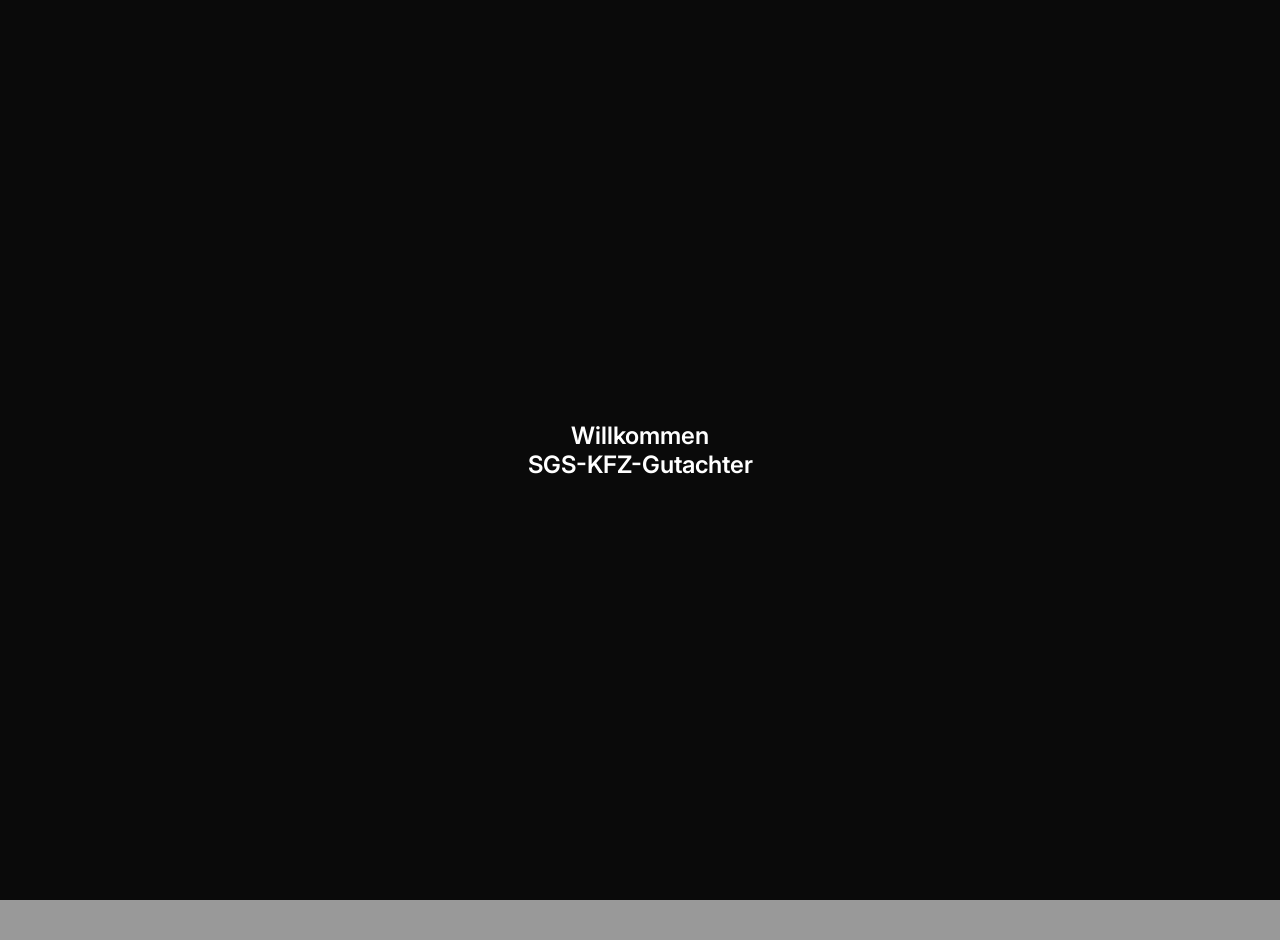
==== index.html @ db3d63bb "Update and rename Gutachter/index.html to index.html" ====
<html lang="de">

<head>
    <meta charset="utf-8" />
    <meta name="viewport" content="width=device-width, initial-scale=1" />
    <title>KFZ Gutachten – Premium</title>
    <link rel="preconnect" href="https://fonts.googleapis.com">
    <link rel="preconnect" href="https://fonts.gstatic.com" crossorigin>
    <link href="https://fonts.googleapis.com/css2?family=Inter:wght@300;400;500;600;700&display=swap" rel="stylesheet">
    <link rel="stylesheet" href="https://cdnjs.cloudflare.com/ajax/libs/font-awesome/6.5.0/css/all.min.css" />
    <Link rel="style.css" />
    <style>
        body {
            margin: 0;
            font-family: "Inter", sans-serif;
            background: #fff;
            color: #0a0a0a;
            overflow: hidden;
        }
        
        .intro {
            position: fixed;
            inset: 0;
            display: flex;
            flex-direction: column;
            justify-content: center;
            align-items: center;
            background: #0a0a0a;
            color: #fff;
            z-index: 9999;
            transition: opacity .8s ease, visibility .8s ease;
            font-size: 1.5rem;
            font-weight: 600;
            overflow: hidden;
        }
        
        .intro.is-hidden {
            opacity: 0;
            visibility: hidden
        }
        
        header {
            position: fixed;
            top: 0;
            width: 100%;
            /* background: #0a2342; */
            background: gray;
            display: flex;
            justify-content: flex-start;
            align-items: center;
            padding: 14px 20px;
            z-index: 1000;
            color: #fff;
            flex-wrap: wrap;
            overflow: hidden;
        }
        
        header .logo {
            font-weight: 700;
            font-size: 1.2rem;
            letter-spacing: 1px;
            margin-right: 40px;
        }
        
        header nav a {
            color: #fff;
            margin-left: 20px;
            text-decoration: none;
            font-weight: 500;
        }
        /* hier kann man den Hintergrund Mercedes ändern */
        
        .hero {
            min-height: 100vh;
            background: url('Hintergrund.jpeg') no-repeat center/cover;
            /* background: url('parallax-1.jpg') no-repeat center/cover; */
            display: flex;
            flex-direction: column;
            justify-content: center;
            align-items: flex-start;
            padding: 20px;
            color: #fff;
            background-blend-mode: multiply;
            background-color: rgba(0, 0, 0, 0.4);
        }
        
        .hero-image {
            width: 100%;
            height: auto;
        }
        
        .hero h1 {
            font-size: clamp(2rem, 5vw, 3rem);
            color: #969696;
            font-weight: 700;
            max-width: 600px;
        }
        
        .hero h2 {
            color: #8D323A;
        }
        
        .hero button {
            margin-top: 20px;
            background: #fff;
            color: #0a2342;
            border: none;
            padding: 14px 28px;
            font-size: 1rem;
            font-weight: 600;
            cursor: pointer;
            border-radius: 4px;
        }
        
        .hero button:hover {
            background: #e6e6e6;
        }
        
        .section {
            padding: 80px 20px;
            max-width: 1000px;
            margin: auto;
        }
        
        .popup {
            display: none;
            position: fixed;
            top: 50%;
            left: 50%;
            transform: translate(-50%, -50%);
            background: #fff;
            padding: 10px;
            border-radius: 8px;
            box-shadow: 0 4px 15px rgba(0, 0, 0, 0.2);
            z-index: 2000;
            text-align: left;
            width: 300px;
            height: 200px;
            border: 1px solid #ccc;
            overflow-y: auto;
            overflow-x: hidden;
        }
        
        .popup h3 {
            margin-top: 0;
        }
        
        .popup i {
            margin-right: 8px;
            color: #0a2342;
        }
        
        .popup button {
            margin-top: 10px;
            background: #0a2342;
            color: #fff;
            border: none;
            padding: 10px 20px;
            border-radius: 4px;
            cursor: pointer;
        }
        
        .mail-btn {
            background-color: #8B0000;
            /* Dunkelrot */
            color: white;
            padding: 12px 24px;
            border: none;
            border-radius: 8px;
            cursor: pointer;
            font-size: 16px;
            font-weight: bold;
        }
        
        .mail-btn:hover {
            background-color: #a80000;
            /* etwas heller beim Hover */
        }
        
        .social-btn {
            display: flex;
            align-items: center;
            margin-top: 8px;
            background: #f0f0f0;
            border: none;
            padding: 8px 14px;
            border-radius: 4px;
            cursor: pointer;
            font-weight: 500;
        }
        
        .social-btn i {
            font-size: 1.2rem;
        }
        
        @media (max-width:600px) {
            header nav a {
                margin-left: 10px;
            }
        }
    </style>
</head>

<body>
    <!-- In diesem Div Box ist das Willkommensintro  -->
    <div class="intro" id="intro">
        <div>Willkommen</div>
        <div>SGS-KFZ-Gutachter</div>
    </div>

    <!-- Hier ist die Reihe von der Blauen Anzeige -->
    <header>
        <div class="logo">KFZ-GUTACHTER</div>


        <nav>
            <a href="#" onclick="toggleUeberUnsPopup(event)"><i class="fas fa-user"></i> Über uns</a>
            <a href="#" onclick="toggleKontaktPopup(event)"><i class="fas fa-address-book"></i> Kontakt</a>
            <a href="#" onclick="toggleOefnungszeitenPopup(event)"><i class="fas fa-clock"></i> Öffnungszeiten</a>
            <a href="#" onclick="toggleImpressumPopup(event)"><i class="fas fa-book"></i> Impressum</a>
            <a href="#" onclick="toggleDatenschutzerklearungPopup(event)"><i class="fas fa-book"></i> Datenschutzerklärung </a>
        </nav>
    </header>


    <!-- Hier ist der Hauptbereich -->
    <section class="hero">
        <h1>Oktay Sengülsen</h1>
        <h2>KFZ-Sachverständiger</h2>
        <button onclick="window.location.href='tel:+49123456789'">Jetzt anrufen: +49 176 40388511</button>


        <!-- Neuer Standort-Button -->
        <button onclick="window.open('https://www.google.com/maps?q=Josef-Cornelius-Str.31 56070 Koblenz', '_blank')">📍 Standort: Koblenz</button>

    </section>


    <!-- Kategorien popup -->

    <div class="popup" id="ueberUnsPopup">
        <h3>Über uns</h3>
        <button class="social-btn" onclick="window.open('https://www.tiktok.com/@sgs.gutachter.koblenz','_blank')"><i class="fab fa-tiktok"></i> TikTok</button>
        <button class="social-btn" onclick="window.open('https://www.instagram.com/sgs_kfz_gutachter','_blank')"><i class="fab fa-instagram"></i> Instagram</button>
        <button onclick="toggleUeberUnsPopup()">Schließen</button>
    </div>

    <div class="popup" id="kontaktPopup">
        <h3>Kontakt</h3>
        <p><i class="fas fa-phone"></i> +49 176 40388511</p>
        <p><i class="fas fa-envelope"></i> info@sgs-gutachter.de</p>

        <!-- Button der dafür sorgt eine Email zu schreiben -->
        <button class="mail-btn" onclick="window.open(
        'https://mail.google.com/mail/?view=cm&fs=1&to=info@sgs-gutachter.de&su=Betreff&body=Hallo...',
          '_blank'
        )">
         Mit Gmail schreiben
        </button>

        <button onclick="toggleKontaktPopup()">Schließen</button>
    </div>

    <div class="popup" id="OefnungszeitenPopup">
        <h3>Öffnungszeiten</h3>
        <p> Montag: <strong> 08:00 - 18:00 </strong> </p>
        <P>Dienstag: <strong> 08:00 - 18:00 </strong> </P>
        <p>Mittwoch: <strong> 08:00 - 18:00 </strong> </p>
        <p>Donnerstag: <strong> 08:00 - 18:00 </strong> </p>
        <p>Freitag: <strong> 08:00 - 18:00 </strong> </p>
        <p>Samstag: <strong> 08:00 - 16:00 </strong> </p>
        <p>Sonntag: <strong> Geschlossen </strong></p>
        <button onclick="toggleOefnungszeitenPopup()">Schließen</button>
    </div>


    <div class="popup" id="ImpressumPopup">
        <h3>Impressum</h3>
        <h2>Angaben gemäß § 5 TMG</h2>
        <p><strong><u>SGS Kfz- KfZ-Sachverständiger Koblenz</u></strong></p>
        <p>Oktay Sengülsen</p>
        <p>Arenberger Str. 71, 56077 Kobkenz</p>

        <h4><strong><u>Kontakt:</u></strong></h4>
        <p>Telefon: 0176 40388511</p>
        <p>E-Mail: info@sgs-gutachter.de</p>

        <h4><strong><u>Vertreten durch:</u></strong></h4>
        <p>Oktay Sengülsen</p>

        <h4><strong><u>Berufsbezeichung</u></strong></h4>
        <p>KFZ-Sachverständiger</p>
        <button onclick="toggleImpressumPopup()">Schließen</button>
    </div>

    <div class="popup" id="DatenschutzerklearungPopup">
        <h3>Datenschutzerklärung</h3>
        <h4><strong><U>1. Verantwortlicher</U></strong></h4>
        <p>SGS Kfz-Sachverständiger Koblenz</p>
        <p>Oktay Sengülsen</p>
        <p>Arenberger Str. 71, 56077 Kobkenz</p>
        <p>Telefon: 0176 40388511</p>
        <p>E-Mail: info@sgs-gutachter.de</p>

        <h4><strong><u>2. Erhebung und Speicherung personenbezogener Daten</u></strong></h4>
        <p>Wir verarbeiten personenbezogene Daten (z.b Name,Telefonnumer,E-Mail-Adresse),die Sie uns freiwillig mitteilen etwa per Telefon oder E-Mail.</p>

        <h3><strong><u>3. Zwecke der Datenverarbeitung</u></strong></h3>
        <p>- zur Kontaktaufnahme und Terminvereinbarung</p>
        <p>- zur Erstellung von Kfz-Gutachten</p>
        <p>zur Rechnungsstellung und Abwicklung von Aufträgen</p>

        <h3><strong><u>4. Rechtsgrundlage</u></strong></h3>
        <p>Die Verarbeitung erfolgt auf Grundlage von Art.6 Abs. 1 lit. b DSGVO (Vertragserfüllung) und Art. 6 Abs. 1 lit. f DSGVO (berechtigtes Interersse).</p>

        <h3><strong><u>5. Weitergabe von Daten</u></strong></h3>
        <p>Ihre Daten werden nicht an Dritte weitergegeben, außer: </p>
        <p>- an Versicherungen / Rechtsanwälte im Rahmen des Gutachtens</p>
        <p>- an Dienstleister (z.b Webhosting) </p>

        <h3><strong><u>6. Nutzung von Google Maps / Social Media</u></strong></h3>
        <p>Unsere Website kann Dienste wie Google Maps oder Links zu Tiktok / Instagram enthalten. Bei Nutzung werden Daten (z.b IP-Adresse) an diese Anbieter übertragen. Die Datenschutzrichtlinien der Anbieter gelten zusätzlich</p>

        <h3><strong><u>7. Cookies</u></strong></h3>
        <p>Unsere Website verwendet ggf. Cookies, um die Nutzung zu verbessern. Sie können Cookies in ihrem Browser deaktivieren</p>

        <h3><strong><u>8. Speicherdauer</u></strong></h3>
        <p>Wir speichern personenbezogene Daten nur so lange, wie es für die Bearbeitung und gesetzliche Aufbewahrungsfristen erforderlich ist.</p>

        <h3><strong><u>9. Rechte der Betroffenen</u></strong></h3>
        <p>Sie haben das Recht auf:</p>
        <p>- Auskunft (Art. 15 DSGVO)</p>
        <p>- Berichtigung (Art 16 DSGVO)</p>
        <p>- Löschung (Art. 17 DSGVO)</p>
        <p>- Einschränlung der Verarbeitung (Art. 18 DSGVO)</p>
        <p>- Datenübertragungen (Art. 20 DSGVO)</p>
        <p>- Widerspruch (Art. 21 DSGVO)</p>

        <h3><strong><u>10. Beschwerderecht</u></strong></h3>
        <p>Sie können sich bei der zuständigen Datenschutzbehörde beschwären:</p>
        <p>Landesbeauftragte für den Datenschutz und die Informationsfreiheit Rheinland-Pfalz Hintere Bleiche 34 55116 Mainz</p>



        <button onclick="toggleDatenschutzerklearungPopup()">Schließen</button>
    </div>



    <script>
        setTimeout(() => document.getElementById('intro').classList.add('is-hidden'), 2000);

        function toggleKontaktPopup(e) {
            if (e) e.preventDefault();
            const popup = document.getElementById('kontaktPopup');
            popup.style.display = popup.style.display === 'block' ? 'none' : 'block';
        }

        function toggleUeberUnsPopup(e) {
            if (e) e.preventDefault();
            const popup = document.getElementById('ueberUnsPopup');
            popup.style.display = popup.style.display === 'block' ? 'none' : 'block';
        }

        function toggleOefnungszeitenPopup(e) {
            if (e) e.preventDefault();
            const popup = document.getElementById('OefnungszeitenPopup');
            popup.style.display = popup.style.display === 'block' ? 'none' : 'block';
        }

        function toggleImpressumPopup(e) {
            if (e) e.preventDefault();
            const popup = document.getElementById('ImpressumPopup');
            popup.style.display = popup.style.display === 'block' ? 'none' : 'block';
        }

        function toggleDatenschutzerklearungPopup(e) {
            if (e) e.preventDefault();
            const popup = document.getElementById('DatenschutzerklearungPopup');
            popup.style.display = popup.style.display === 'block' ? 'none' : 'block';
        }
    </script>
</body>

</html>
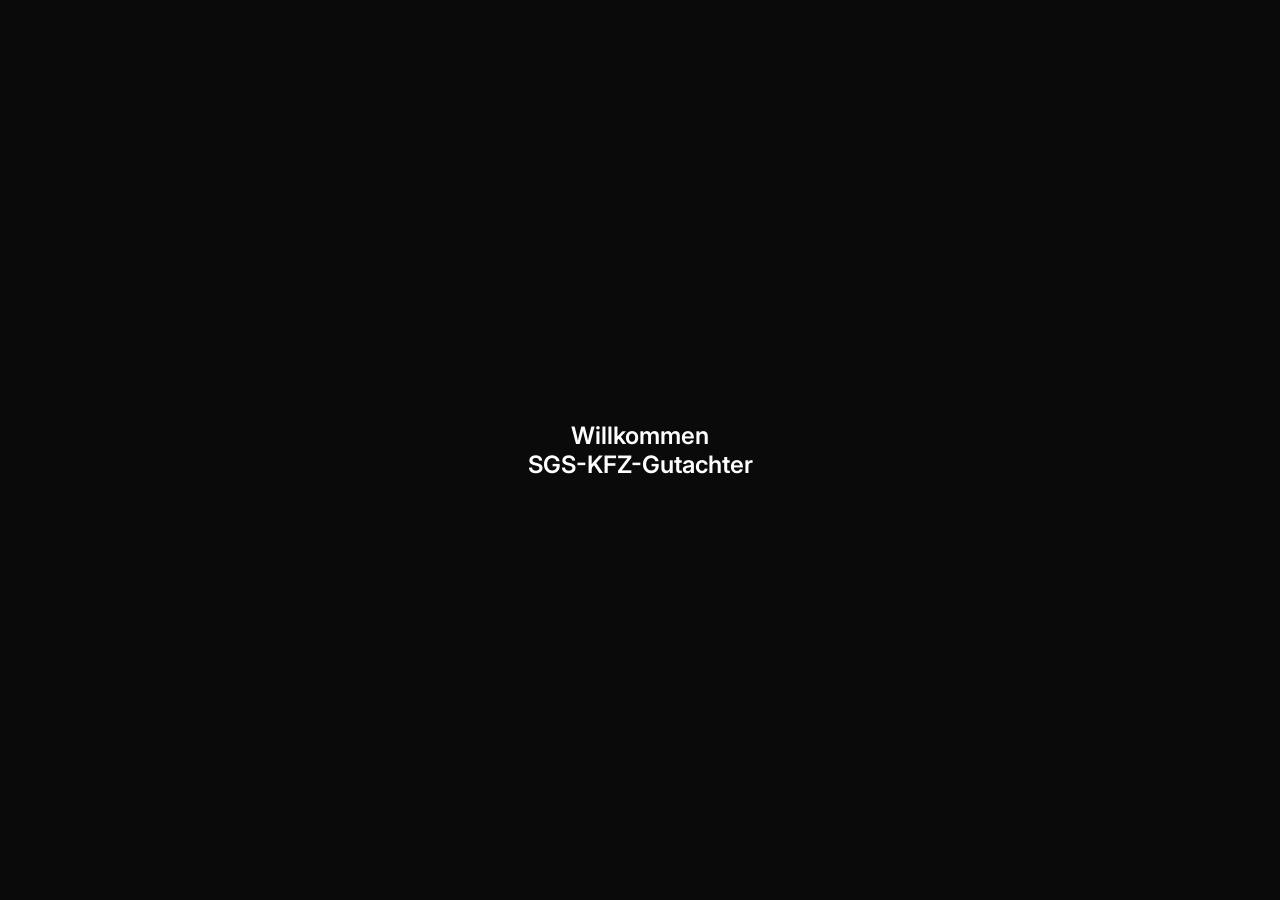
==== commit c132e4f1: "Update and rename index.Gutachter.html to index.html" ====
--- a/index.html
+++ b/index.html
@@ -3,19 +3,20 @@
 <head>
     <meta charset="utf-8" />
     <meta name="viewport" content="width=device-width, initial-scale=1" />
-    <title>KFZ Gutachten – Premium</title>
+    <title>KFZ Gutachten Test</title>
     <link rel="preconnect" href="https://fonts.googleapis.com">
     <link rel="preconnect" href="https://fonts.gstatic.com" crossorigin>
     <link href="https://fonts.googleapis.com/css2?family=Inter:wght@300;400;500;600;700&display=swap" rel="stylesheet">
     <link rel="stylesheet" href="https://cdnjs.cloudflare.com/ajax/libs/font-awesome/6.5.0/css/all.min.css" />
     <Link rel="style.css" />
+    <!-- <Link rel="stylesheet" href="index.Gutachter.style.css" /> -->
     <style>
         body {
             margin: 0;
             font-family: "Inter", sans-serif;
             background: #fff;
             color: #0a0a0a;
-            overflow: hidden;
+            overflow-x: hidden;
         }
         
         .intro {
@@ -36,52 +37,60 @@
         
         .intro.is-hidden {
             opacity: 0;
-            visibility: hidden
+            visibility: hidden;
         }
         
         header {
             position: fixed;
             top: 0;
             width: 100%;
-            /* background: #0a2342; */
             background: gray;
             display: flex;
-            justify-content: flex-start;
-            align-items: center;
+            flex-direction: column;
+            align-items: flex-start;
             padding: 14px 20px;
             z-index: 1000;
             color: #fff;
-            flex-wrap: wrap;
-            overflow: hidden;
+            box-sizing: border-box;
         }
         
         header .logo {
             font-weight: 700;
             font-size: 1.2rem;
             letter-spacing: 1px;
-            margin-right: 40px;
+            margin-bottom: 10px;
+        }
+        
+        header nav {
+            display: flex;
+            flex-wrap: wrap;
+            gap: 10px;
+            width: 100%;
         }
         
         header nav a {
             color: #fff;
-            margin-left: 20px;
             text-decoration: none;
             font-weight: 500;
-        }
-        /* hier kann man den Hintergrund Mercedes ändern */
+            background: rgba(255, 255, 255, 0.12);
+            padding: 8px 12px;
+            border-radius: 8px;
+            margin-left: 0;
+            font-size: 0.95rem;
+        }
         
         .hero {
             min-height: 100vh;
             background: url('Hintergrund.jpeg') no-repeat center/cover;
-            /* background: url('parallax-1.jpg') no-repeat center/cover; */
             display: flex;
             flex-direction: column;
             justify-content: center;
             align-items: flex-start;
-            padding: 20px;
+            padding: 160px 20px 20px;
             color: #fff;
             background-blend-mode: multiply;
             background-color: rgba(0, 0, 0, 0.4);
+            box-sizing: border-box;
         }
         
         .hero-image {
@@ -114,12 +123,6 @@
         
         .hero button:hover {
             background: #e6e6e6;
-        }
-        
-        .section {
-            padding: 80px 20px;
-            max-width: 1000px;
-            margin: auto;
         }
         
         .popup {
@@ -162,7 +165,6 @@
         
         .mail-btn {
             background-color: #8B0000;
-            /* Dunkelrot */
             color: white;
             padding: 12px 24px;
             border: none;
@@ -174,7 +176,6 @@
         
         .mail-btn:hover {
             background-color: #a80000;
-            /* etwas heller beim Hover */
         }
         
         .social-btn {
@@ -193,9 +194,23 @@
             font-size: 1.2rem;
         }
         
-        @media (max-width:600px) {
+        @media (max-width: 600px) {
+            header {
+                padding: 12px 14px;
+            }
+            header .logo {
+                font-size: 1.6rem;
+                margin-bottom: 12px;
+            }
+            header nav {
+                gap: 8px;
+            }
             header nav a {
-                margin-left: 10px;
+                font-size: 0.9rem;
+                padding: 7px 10px;
+            }
+            .hero {
+                padding-top: 170px;
             }
         }
     </style>
@@ -383,4 +398,3 @@
 </body>
 
 </html>
-
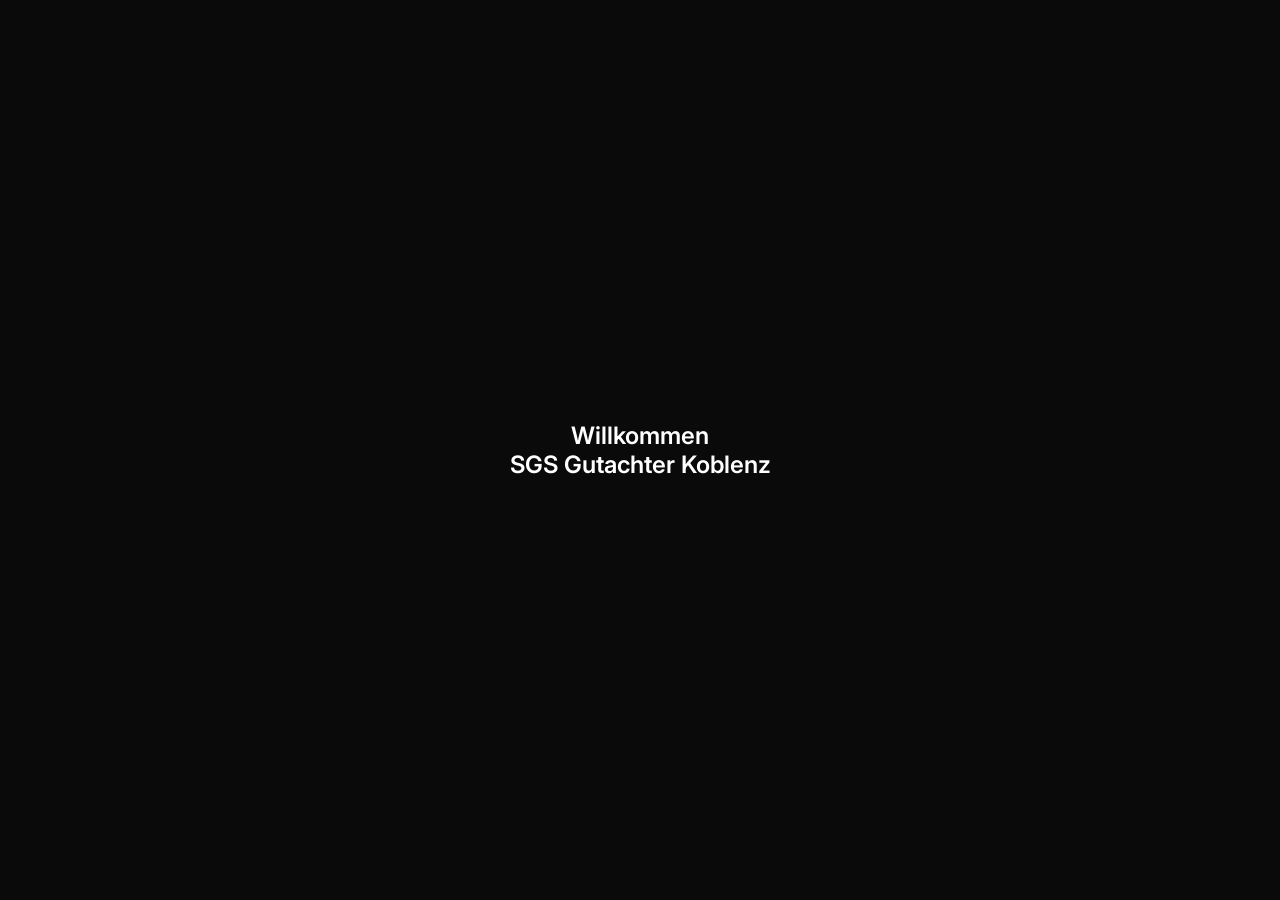
==== commit b5f71160: "Update and rename index.Gutachter.html to index.html" ====
--- a/index.html
+++ b/index.html
@@ -3,7 +3,8 @@
 <head>
     <meta charset="utf-8" />
     <meta name="viewport" content="width=device-width, initial-scale=1" />
-    <title>KFZ Gutachten Test</title>
+    <meta name="description" content="KFZ Gutachter in Koblenz - SGS Kfz-Sachverständiger Oktay Sengülsen. Schnelle Unfallgutachten und professionelle Fahrzeugbewertung" />
+    <title>SGS Gutachter Koblenz - SGS Sachverständiger</title>
     <link rel="preconnect" href="https://fonts.googleapis.com">
     <link rel="preconnect" href="https://fonts.gstatic.com" crossorigin>
     <link href="https://fonts.googleapis.com/css2?family=Inter:wght@300;400;500;600;700&display=swap" rel="stylesheet">
@@ -220,12 +221,12 @@
     <!-- In diesem Div Box ist das Willkommensintro  -->
     <div class="intro" id="intro">
         <div>Willkommen</div>
-        <div>SGS-KFZ-Gutachter</div>
+        <div>SGS Gutachter Koblenz</div>
     </div>
 
     <!-- Hier ist die Reihe von der Blauen Anzeige -->
     <header>
-        <div class="logo">KFZ-GUTACHTER</div>
+        <div class="logo">SGS GUTACHTER Koblenz</div>
 
 
         <nav>
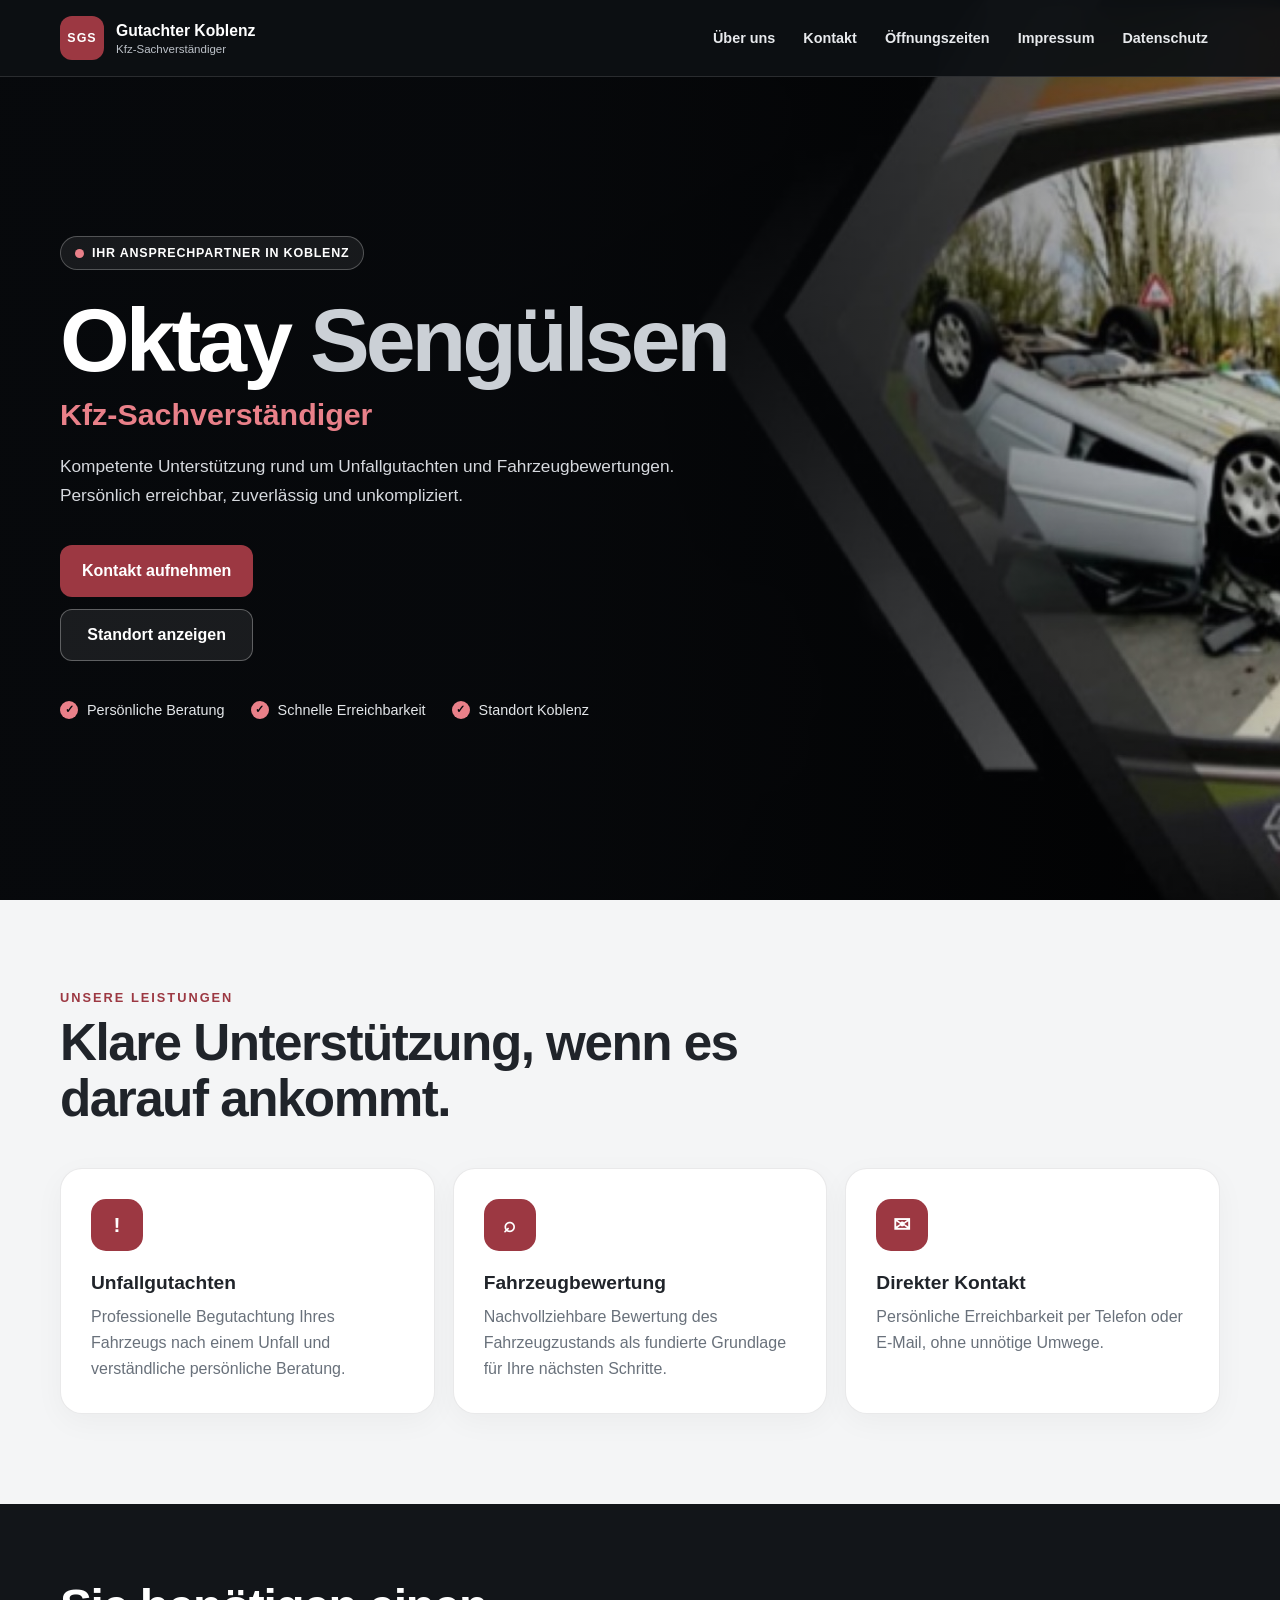
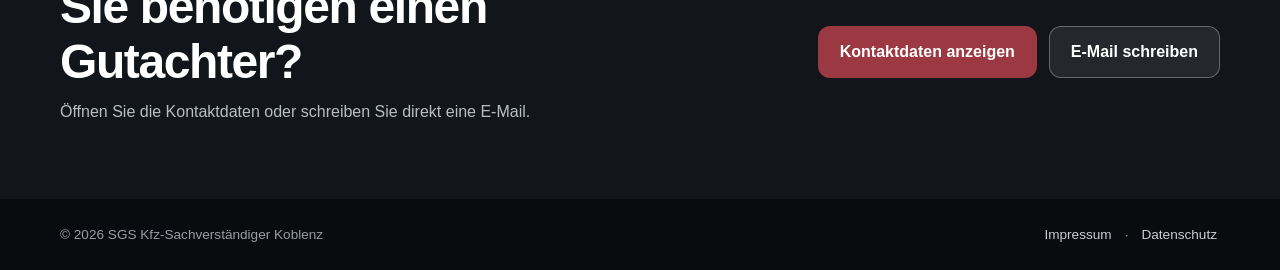
==== commit 32b906d7: "Rename index.Gutachter.html to index.html" ====
--- a/index.html
+++ b/index.html
@@ -1,401 +1,1516 @@
+<!DOCTYPE html>
 <html lang="de">
 
 <head>
-    <meta charset="utf-8" />
-    <meta name="viewport" content="width=device-width, initial-scale=1" />
-    <meta name="description" content="KFZ Gutachter in Koblenz - SGS Kfz-Sachverständiger Oktay Sengülsen. Schnelle Unfallgutachten und professionelle Fahrzeugbewertung" />
-    <title>SGS Gutachter Koblenz - SGS Sachverständiger</title>
-    <link rel="preconnect" href="https://fonts.googleapis.com">
-    <link rel="preconnect" href="https://fonts.gstatic.com" crossorigin>
-    <link href="https://fonts.googleapis.com/css2?family=Inter:wght@300;400;500;600;700&display=swap" rel="stylesheet">
-    <link rel="stylesheet" href="https://cdnjs.cloudflare.com/ajax/libs/font-awesome/6.5.0/css/all.min.css" />
-    <Link rel="style.css" />
-    <!-- <Link rel="stylesheet" href="index.Gutachter.style.css" /> -->
+    <meta charset="UTF-8">
+
+    <meta name="viewport" content="width=device-width, initial-scale=1.0">
+
+    <meta name="description" content="SGS Kfz-Sachverständiger in Koblenz – Unfallgutachten, Fahrzeugbewertung und persönliche Beratung.">
+
+    <title>SGS Gutachter Koblenz</title>
+
     <style>
+         :root {
+            --rot: #9c3842;
+            --rot-dunkel: #72272e;
+            --rot-hell: #e98089;
+            --schwarz: #090b0e;
+            --dunkel: #121519;
+            --text: #20242a;
+            --grau: #69717b;
+            --hellgrau: #f4f5f6;
+            --weiss: #ffffff;
+            --schatten: 0 24px 70px rgba(0, 0, 0, 0.25);
+        }
+        
+        * {
+            box-sizing: border-box;
+        }
+        
+        html {
+            scroll-behavior: smooth;
+        }
+        
         body {
             margin: 0;
-            font-family: "Inter", sans-serif;
-            background: #fff;
-            color: #0a0a0a;
+            min-width: 320px;
             overflow-x: hidden;
-        }
+            font-family: Arial, Helvetica, sans-serif;
+            color: var(--text);
+            background: var(--weiss);
+        }
+        
+        body.popup-offen {
+            overflow: hidden;
+        }
+        
+        button {
+            font: inherit;
+            cursor: pointer;
+        }
+        /* =====================================
+           WILLKOMMENSANZEIGE
+        ===================================== */
         
         .intro {
             position: fixed;
             inset: 0;
-            display: flex;
-            flex-direction: column;
+            z-index: 9999;
+            display: flex;
+            align-items: center;
             justify-content: center;
-            align-items: center;
-            background: #0a0a0a;
-            color: #fff;
-            z-index: 9999;
-            transition: opacity .8s ease, visibility .8s ease;
-            font-size: 1.5rem;
-            font-weight: 600;
-            overflow: hidden;
-        }
-        
-        .intro.is-hidden {
-            opacity: 0;
-            visibility: hidden;
-        }
+            color: var(--weiss);
+            background: var(--schwarz);
+            animation: introAusblenden 0.7s ease 1.7s forwards, introEntfernen 0s linear 2.4s forwards;
+        }
+        
+        .intro-inhalt {
+            padding: 25px;
+            text-align: center;
+            animation: introInhalt 0.7s ease;
+        }
+        
+        .intro-logo {
+            width: 82px;
+            height: 82px;
+            margin: 0 auto 22px;
+            display: flex;
+            align-items: center;
+            justify-content: center;
+            border: 2px solid rgba(255, 255, 255, 0.4);
+            border-radius: 50%;
+            font-weight: 800;
+            letter-spacing: 2px;
+        }
+        
+        .intro h2 {
+            margin: 0;
+            font-size: clamp(2rem, 6vw, 2.8rem);
+        }
+        
+        .intro p {
+            margin: 10px 0 0;
+            color: #bbc0c7;
+        }
+        
+        @keyframes introInhalt {
+            from {
+                opacity: 0;
+                transform: translateY(18px);
+            }
+            to {
+                opacity: 1;
+                transform: translateY(0);
+            }
+        }
+        
+        @keyframes introAusblenden {
+            to {
+                opacity: 0;
+                visibility: hidden;
+            }
+        }
+        
+        @keyframes introEntfernen {
+            to {
+                display: none;
+                pointer-events: none;
+            }
+        }
+        /* =====================================
+           NAVIGATION
+        ===================================== */
         
         header {
             position: fixed;
             top: 0;
+            left: 0;
+            z-index: 1000;
             width: 100%;
-            background: gray;
+            border-bottom: 1px solid rgba(255, 255, 255, 0.12);
+            background: rgba(13, 16, 20, 0.94);
+            backdrop-filter: blur(14px);
+        }
+        
+        .navigation {
+            position: relative;
+            width: min(1160px, calc(100% - 40px));
+            min-height: 76px;
+            margin: 0 auto;
+            display: flex;
+            align-items: center;
+            justify-content: space-between;
+            gap: 25px;
+        }
+        
+        .logo {
+            display: flex;
+            align-items: center;
+            gap: 12px;
+            border: 0;
+            padding: 0;
+            color: var(--weiss);
+            background: transparent;
+            text-align: left;
+        }
+        
+        .logo-symbol {
+            width: 44px;
+            height: 44px;
+            display: flex;
+            align-items: center;
+            justify-content: center;
+            flex-shrink: 0;
+            border-radius: 12px;
+            color: var(--weiss);
+            background: var(--rot);
+            font-size: 0.78rem;
+            font-weight: 800;
+            letter-spacing: 1px;
+        }
+        
+        .logo-text {
+            color: var(--weiss);
+        }
+        
+        .logo-text strong {
+            display: block;
+            color: var(--weiss);
+            font-size: 0.98rem;
+            font-weight: 700;
+        }
+        
+        .logo-text small {
+            display: block;
+            margin-top: 3px;
+            color: #bdc2c9;
+            font-size: 0.72rem;
+        }
+        
+        nav {
+            display: flex;
+            align-items: center;
+            gap: 4px;
+        }
+        
+        nav button {
+            min-height: 42px;
+            padding: 0 12px;
+            border: 0;
+            border-radius: 9px;
+            color: #e7e9ec;
+            background: transparent;
+            font-size: 0.9rem;
+            font-weight: 600;
+        }
+        
+        nav button:hover,
+        nav button:focus-visible {
+            color: var(--weiss);
+            background: rgba(255, 255, 255, 0.1);
+            outline: none;
+        }
+        
+        .menue-button {
+            display: none;
+            width: 44px;
+            height: 44px;
+            align-items: center;
+            justify-content: center;
+            border: 1px solid rgba(255, 255, 255, 0.15);
+            border-radius: 11px;
+            color: var(--weiss);
+            background: rgba(255, 255, 255, 0.08);
+            font-size: 1.4rem;
+        }
+        /* =====================================
+           STARTBEREICH
+        ===================================== */
+        
+        .hero {
+            position: relative;
+            min-height: 100vh;
+            display: flex;
+            align-items: center;
+            color: var(--weiss);
+            background: linear-gradient( 90deg, rgba(7, 9, 12, 0.98) 0%, rgba(7, 9, 12, 0.91) 38%, rgba(7, 9, 12, 0.55) 67%, rgba(7, 9, 12, 0.18) 100%), url("Hintergrund.jpeg") center / cover no-repeat;
+        }
+        
+        .hero-inhalt {
+            position: relative;
+            z-index: 2;
+            width: min(1160px, calc(100% - 40px));
+            margin: 0 auto;
+            padding: 140px 0 85px;
+        }
+        
+        .standort-hinweis {
+            display: inline-flex;
+            align-items: center;
+            gap: 8px;
+            padding: 9px 14px;
+            border: 1px solid rgba(255, 255, 255, 0.25);
+            border-radius: 999px;
+            background: rgba(255, 255, 255, 0.07);
+            font-size: 0.78rem;
+            font-weight: 700;
+            letter-spacing: 0.8px;
+            text-transform: uppercase;
+        }
+        
+        .standort-punkt {
+            width: 9px;
+            height: 9px;
+            display: inline-block;
+            border-radius: 50%;
+            background: var(--rot-hell);
+        }
+        
+        .hero h1 {
+            max-width: 850px;
+            margin: 27px 0 12px;
+            color: var(--weiss);
+            font-size: clamp(3.1rem, 7vw, 6rem);
+            line-height: 0.98;
+            letter-spacing: -4px;
+        }
+        
+        .hero h1 span {
+            color: #cbd0d6;
+        }
+        
+        .hero h2 {
+            margin: 0 0 20px;
+            color: var(--rot-hell);
+            font-size: clamp(1.35rem, 2.5vw, 1.9rem);
+        }
+        
+        .hero-beschreibung {
+            max-width: 640px;
+            margin: 0;
+            color: #d6d9de;
+            font-size: 1.08rem;
+            line-height: 1.7;
+        }
+        
+        .hero-buttons {
+            width: fit-content;
             display: flex;
             flex-direction: column;
-            align-items: flex-start;
-            padding: 14px 20px;
-            z-index: 1000;
-            color: #fff;
-            box-sizing: border-box;
-        }
-        
-        header .logo {
+            align-items: stretch;
+            gap: 12px;
+            margin-top: 34px;
+        }
+        
+        .button {
+            min-height: 52px;
+            padding: 0 21px;
+            display: inline-flex;
+            align-items: center;
+            justify-content: center;
+            gap: 10px;
+            border: 1px solid transparent;
+            border-radius: 12px;
+            text-decoration: none;
             font-weight: 700;
+            transition: transform 0.2s ease, background 0.2s ease;
+        }
+        
+        .button:hover {
+            transform: translateY(-2px);
+        }
+        
+        .button-rot {
+            color: var(--weiss);
+            background: var(--rot);
+        }
+        
+        .button-rot:hover {
+            background: var(--rot-dunkel);
+        }
+        
+        .button-transparent {
+            color: var(--weiss);
+            border-color: rgba(255, 255, 255, 0.3);
+            background: rgba(255, 255, 255, 0.08);
+        }
+        
+        .button-transparent:hover {
+            background: rgba(255, 255, 255, 0.16);
+        }
+        
+        .vorteile {
+            display: flex;
+            flex-wrap: wrap;
+            gap: 16px 26px;
+            margin-top: 40px;
+            color: #e3e6e9;
+            font-size: 0.9rem;
+        }
+        
+        .vorteile>span {
+            display: inline-flex;
+            align-items: center;
+            gap: 9px;
+        }
+        
+        .haken {
+            width: 18px;
+            height: 18px;
+            display: inline-flex;
+            align-items: center;
+            justify-content: center;
+            border-radius: 50%;
+            color: var(--schwarz);
+            background: var(--rot-hell);
+            font-size: 0.7rem;
+            font-weight: 900;
+        }
+        /* =====================================
+           LEISTUNGEN
+        ===================================== */
+        
+        .leistungen {
+            padding: 90px 20px;
+            background: var(--hellgrau);
+        }
+        
+        .bereich-inhalt {
+            width: min(1160px, 100%);
+            margin: 0 auto;
+        }
+        
+        .kleine-ueberschrift {
+            margin: 0 0 10px;
+            color: var(--rot);
+            font-size: 0.8rem;
+            font-weight: 800;
+            letter-spacing: 2px;
+            text-transform: uppercase;
+        }
+        
+        .grosse-ueberschrift {
+            max-width: 750px;
+            margin: 0;
+            font-size: clamp(2rem, 4vw, 3.2rem);
+            line-height: 1.1;
+            letter-spacing: -1.5px;
+        }
+        
+        .karten {
+            display: grid;
+            grid-template-columns: repeat(3, 1fr);
+            gap: 18px;
+            margin-top: 40px;
+        }
+        
+        .karte {
+            padding: 30px;
+            border: 1px solid rgba(18, 20, 23, 0.09);
+            border-radius: 22px;
+            background: var(--weiss);
+            box-shadow: 0 8px 30px rgba(0, 0, 0, 0.04);
+            transition: transform 0.25s ease, box-shadow 0.25s ease;
+        }
+        
+        .karte:hover {
+            transform: translateY(-5px);
+            box-shadow: 0 18px 42px rgba(0, 0, 0, 0.09);
+        }
+        
+        .karten-symbol {
+            width: 52px;
+            height: 52px;
+            display: flex;
+            align-items: center;
+            justify-content: center;
+            border-radius: 15px;
+            color: var(--weiss);
+            background: var(--rot);
+            font-size: 1.3rem;
+            font-weight: 700;
+        }
+        
+        .karte h3 {
+            margin: 21px 0 10px;
             font-size: 1.2rem;
-            letter-spacing: 1px;
-            margin-bottom: 10px;
-        }
-        
-        header nav {
+        }
+        
+        .karte p {
+            margin: 0;
+            color: var(--grau);
+            line-height: 1.65;
+        }
+        /* =====================================
+           KONTAKTBEREICH
+        ===================================== */
+        
+        .kontakt-bereich {
+            padding: 75px 20px;
+            color: var(--weiss);
+            background: var(--dunkel);
+        }
+        
+        .kontakt-inhalt {
+            width: min(1160px, 100%);
+            margin: 0 auto;
+            display: flex;
+            align-items: center;
+            justify-content: space-between;
+            gap: 35px;
+        }
+        
+        .kontakt-text {
+            max-width: 640px;
+        }
+        
+        .kontakt-inhalt h2 {
+            margin: 0 0 10px;
+            font-size: clamp(1.9rem, 4vw, 3rem);
+            letter-spacing: -1.4px;
+        }
+        
+        .kontakt-inhalt p {
+            margin: 0;
+            color: #b9bec6;
+            line-height: 1.6;
+        }
+        
+        .kontakt-buttons {
             display: flex;
             flex-wrap: wrap;
+            gap: 12px;
+            flex-shrink: 0;
+        }
+        /* =====================================
+           FOOTER
+        ===================================== */
+        
+        footer {
+            padding: 25px 20px;
+            color: #979ea7;
+            background: var(--schwarz);
+            font-size: 0.85rem;
+        }
+        
+        .footer-inhalt {
+            width: min(1160px, 100%);
+            margin: 0 auto;
+            display: flex;
+            align-items: center;
+            justify-content: space-between;
+            flex-wrap: wrap;
+            gap: 20px;
+        }
+        
+        .footer-links {
+            display: flex;
+            align-items: center;
             gap: 10px;
+        }
+        
+        .footer-links button {
+            padding: 3px;
+            border: 0;
+            color: #c9cdd2;
+            background: transparent;
+        }
+        
+        .footer-links button:hover {
+            color: var(--weiss);
+        }
+        /* =====================================
+           POP-UPS
+        ===================================== */
+        
+        .popup-hintergrund {
+            position: fixed;
+            inset: 0;
+            z-index: 3000;
+            display: none;
+            align-items: center;
+            justify-content: center;
+            padding: 20px;
+            background: rgba(3, 5, 7, 0.82);
+            backdrop-filter: blur(8px);
+        }
+        
+        .popup-hintergrund.offen {
+            display: flex;
+        }
+        
+        .popup {
+            position: relative;
+            width: min(620px, 100%);
+            max-height: 82vh;
+            overflow-y: auto;
+            padding: 32px;
+            border-radius: 22px;
+            background: var(--weiss);
+            box-shadow: var(--schatten);
+        }
+        
+        .popup-breit {
+            width: min(780px, 100%);
+        }
+        
+        .popup h2 {
+            margin: 0 55px 22px 0;
+            font-size: 1.8rem;
+        }
+        
+        .popup h3 {
+            margin: 27px 0 8px;
+            font-size: 1.05rem;
+        }
+        
+        .popup p {
+            margin: 0 0 12px;
+            color: #4f5660;
+            line-height: 1.65;
+        }
+        
+        .popup-schliessen {
+            position: absolute;
+            top: 18px;
+            right: 18px;
+            width: 42px;
+            height: 42px;
+            border: 0;
+            border-radius: 50%;
+            color: var(--text);
+            background: var(--hellgrau);
+            font-size: 1.3rem;
+        }
+        
+        .popup-schliessen:hover {
+            background: #e5e7e9;
+        }
+        
+        .info-liste {
+            display: grid;
+            gap: 12px;
+        }
+        
+        .info-zeile {
+            display: flex;
+            align-items: center;
+            gap: 14px;
+            padding: 16px;
+            border-radius: 13px;
+            background: var(--hellgrau);
+        }
+        
+        .info-symbol {
+            width: 38px;
+            height: 38px;
+            display: flex;
+            align-items: center;
+            justify-content: center;
+            flex-shrink: 0;
+            border-radius: 11px;
+            color: var(--weiss);
+            background: var(--rot);
+        }
+        
+        .info-zeile small {
+            display: block;
+            margin-bottom: 4px;
+            color: var(--grau);
+        }
+        
+        .kontakt-link {
+            padding: 0;
+            border: 0;
+            color: var(--text);
+            background: transparent;
+            font-weight: 700;
+            text-align: left;
+        }
+        
+        .kontakt-link:hover {
+            color: var(--rot);
+            text-decoration: underline;
+        }
+        
+        .social-media {
+            display: grid;
+            grid-template-columns: repeat(2, 1fr);
+            gap: 12px;
+        }
+        
+        .social-link {
+            min-height: 52px;
+            border: 0;
+            border-radius: 12px;
+            color: var(--weiss);
+            background: var(--dunkel);
+            font-weight: 700;
+        }
+        
+        .social-link:hover {
+            background: var(--rot);
+        }
+        
+        .oeffnungszeiten {
             width: 100%;
-        }
-        
-        header nav a {
-            color: #fff;
-            text-decoration: none;
-            font-weight: 500;
-            background: rgba(255, 255, 255, 0.12);
-            padding: 8px 12px;
-            border-radius: 8px;
-            margin-left: 0;
-            font-size: 0.95rem;
-        }
-        
-        .hero {
-            min-height: 100vh;
-            background: url('Hintergrund.jpeg') no-repeat center/cover;
-            display: flex;
-            flex-direction: column;
-            justify-content: center;
-            align-items: flex-start;
-            padding: 160px 20px 20px;
-            color: #fff;
-            background-blend-mode: multiply;
-            background-color: rgba(0, 0, 0, 0.4);
-            box-sizing: border-box;
-        }
-        
-        .hero-image {
-            width: 100%;
-            height: auto;
-        }
-        
-        .hero h1 {
-            font-size: clamp(2rem, 5vw, 3rem);
-            color: #969696;
+            border-collapse: collapse;
+        }
+        
+        .oeffnungszeiten td {
+            padding: 13px 6px;
+            border-bottom: 1px solid rgba(18, 20, 23, 0.1);
+        }
+        
+        .oeffnungszeiten td:last-child {
+            text-align: right;
             font-weight: 700;
-            max-width: 600px;
-        }
-        
-        .hero h2 {
-            color: #8D323A;
-        }
-        
-        .hero button {
-            margin-top: 20px;
-            background: #fff;
-            color: #0a2342;
-            border: none;
-            padding: 14px 28px;
-            font-size: 1rem;
-            font-weight: 600;
-            cursor: pointer;
-            border-radius: 4px;
-        }
-        
-        .hero button:hover {
-            background: #e6e6e6;
-        }
-        
-        .popup {
-            display: none;
-            position: fixed;
-            top: 50%;
-            left: 50%;
-            transform: translate(-50%, -50%);
-            background: #fff;
-            padding: 10px;
-            border-radius: 8px;
-            box-shadow: 0 4px 15px rgba(0, 0, 0, 0.2);
-            z-index: 2000;
-            text-align: left;
-            width: 300px;
-            height: 200px;
-            border: 1px solid #ccc;
-            overflow-y: auto;
-            overflow-x: hidden;
-        }
-        
-        .popup h3 {
-            margin-top: 0;
-        }
-        
-        .popup i {
-            margin-right: 8px;
-            color: #0a2342;
-        }
-        
-        .popup button {
-            margin-top: 10px;
-            background: #0a2342;
-            color: #fff;
-            border: none;
-            padding: 10px 20px;
-            border-radius: 4px;
-            cursor: pointer;
-        }
-        
-        .mail-btn {
-            background-color: #8B0000;
-            color: white;
-            padding: 12px 24px;
-            border: none;
-            border-radius: 8px;
-            cursor: pointer;
-            font-size: 16px;
-            font-weight: bold;
-        }
-        
-        .mail-btn:hover {
-            background-color: #a80000;
-        }
-        
-        .social-btn {
-            display: flex;
-            align-items: center;
-            margin-top: 8px;
-            background: #f0f0f0;
-            border: none;
-            padding: 8px 14px;
-            border-radius: 4px;
-            cursor: pointer;
-            font-weight: 500;
-        }
-        
-        .social-btn i {
-            font-size: 1.2rem;
-        }
+        }
+        /* =====================================
+           TABLET
+        ===================================== */
+        
+        @media (max-width: 980px) {
+            .menue-button {
+                display: flex;
+            }
+            nav {
+                position: absolute;
+                top: calc(100% + 10px);
+                right: 0;
+                left: 0;
+                display: none;
+                flex-direction: column;
+                align-items: stretch;
+                gap: 4px;
+                padding: 12px;
+                border: 1px solid rgba(255, 255, 255, 0.12);
+                border-radius: 16px;
+                background: rgba(13, 16, 20, 0.99);
+                box-shadow: var(--schatten);
+            }
+            nav.offen {
+                display: flex;
+            }
+            nav button {
+                width: 100%;
+                min-height: 46px;
+                padding: 0 14px;
+                text-align: left;
+            }
+            .karten {
+                grid-template-columns: 1fr;
+            }
+            .kontakt-inhalt {
+                align-items: flex-start;
+                flex-direction: column;
+            }
+        }
+        /* =====================================
+           SMARTPHONE
+        ===================================== */
         
         @media (max-width: 600px) {
-            header {
-                padding: 12px 14px;
-            }
-            header .logo {
-                font-size: 1.6rem;
-                margin-bottom: 12px;
-            }
-            header nav {
-                gap: 8px;
-            }
-            header nav a {
+            .navigation {
+                width: calc(100% - 28px);
+                min-height: 70px;
+            }
+            .logo {
+                gap: 9px;
+            }
+            .logo-symbol {
+                width: 40px;
+                height: 40px;
+                border-radius: 10px;
+            }
+            .logo-text strong {
                 font-size: 0.9rem;
-                padding: 7px 10px;
+            }
+            .logo-text small {
+                font-size: 0.65rem;
+            }
+            .menue-button {
+                width: 42px;
+                height: 42px;
+            }
+            nav {
+                top: calc(100% + 8px);
             }
             .hero {
-                padding-top: 170px;
+                min-height: 100svh;
+                background-position: 65% center;
+            }
+            .hero::before {
+                content: "";
+                position: absolute;
+                inset: 0;
+                background: rgba(5, 7, 9, 0.28);
+            }
+            .hero-inhalt {
+                width: calc(100% - 28px);
+                padding: 115px 0 60px;
+            }
+            .standort-hinweis {
+                padding: 8px 11px;
+                font-size: 0.64rem;
+                letter-spacing: 0.4px;
+            }
+            .hero h1 {
+                margin-top: 21px;
+                font-size: clamp(2.65rem, 14vw, 4.1rem);
+                line-height: 1;
+                letter-spacing: -2px;
+            }
+            .hero h2 {
+                font-size: 1.22rem;
+            }
+            .hero-beschreibung {
+                font-size: 0.98rem;
+                line-height: 1.6;
+            }
+            .hero-buttons {
+                width: 100%;
+                margin-top: 28px;
+            }
+            .button {
+                width: 100%;
+            }
+            .vorteile {
+                flex-direction: column;
+                gap: 12px;
+                margin-top: 30px;
+            }
+            .leistungen {
+                padding: 65px 14px;
+            }
+            .karten {
+                margin-top: 30px;
+            }
+            .karte {
+                padding: 24px;
+            }
+            .kontakt-bereich {
+                padding: 60px 14px;
+            }
+            .kontakt-buttons {
+                width: 100%;
+                flex-direction: column;
+            }
+            footer {
+                padding: 25px 14px;
+            }
+            .footer-inhalt {
+                flex-direction: column;
+                justify-content: center;
+                text-align: center;
+            }
+            .popup-hintergrund {
+                padding: 10px;
+            }
+            .popup {
+                width: 100%;
+                max-height: 88vh;
+                padding: 25px 19px;
+                border-radius: 18px;
+            }
+            .popup h2 {
+                font-size: 1.55rem;
+            }
+            .social-media {
+                grid-template-columns: 1fr;
+            }
+            .oeffnungszeiten td {
+                font-size: 0.9rem;
+            }
+        }
+        
+        @media (max-width: 380px) {
+            .logo-text small {
+                display: none;
+            }
+            .hero h1 {
+                font-size: 2.6rem;
+            }
+        }
+        
+        @media (prefers-reduced-motion: reduce) {
+            .intro {
+                animation: introAusblenden 0.1s linear 1.5s forwards, introEntfernen 0s linear 1.6s forwards;
             }
         }
     </style>
 </head>
 
 <body>
-    <!-- In diesem Div Box ist das Willkommensintro  -->
+
+    <!-- WILLKOMMENSANZEIGE -->
+
     <div class="intro" id="intro">
-        <div>Willkommen</div>
-        <div>SGS Gutachter Koblenz</div>
+        <div class="intro-inhalt">
+            <div class="intro-logo">SGS</div>
+            <h2>Willkommen</h2>
+            <p>SGS Gutachter Koblenz</p>
+        </div>
     </div>
 
-    <!-- Hier ist die Reihe von der Blauen Anzeige -->
+    <!-- NAVIGATION -->
+
     <header>
-        <div class="logo">SGS GUTACHTER Koblenz</div>
-
-
-        <nav>
-            <a href="#" onclick="toggleUeberUnsPopup(event)"><i class="fas fa-user"></i> Über uns</a>
-            <a href="#" onclick="toggleKontaktPopup(event)"><i class="fas fa-address-book"></i> Kontakt</a>
-            <a href="#" onclick="toggleOefnungszeitenPopup(event)"><i class="fas fa-clock"></i> Öffnungszeiten</a>
-            <a href="#" onclick="toggleImpressumPopup(event)"><i class="fas fa-book"></i> Impressum</a>
-            <a href="#" onclick="toggleDatenschutzerklearungPopup(event)"><i class="fas fa-book"></i> Datenschutzerklärung </a>
-        </nav>
+        <div class="navigation">
+
+            <button type="button" class="logo" id="logoButton" aria-label="Zur Startseite">
+
+                <span class="logo-symbol">SGS</span>
+
+                <span class="logo-text">
+                    <strong>Gutachter Koblenz</strong>
+                    <small>Kfz-Sachverständiger</small>
+                </span>
+            </button>
+
+            <button class="menue-button" id="menueButton" type="button" aria-label="Menü öffnen" aria-expanded="false">
+
+                <span id="menueSymbol">☰</span>
+            </button>
+
+            <nav id="navigation" aria-label="Hauptnavigation">
+
+                <button type="button" data-popup="ueberUnsPopup">
+                    Über uns
+                </button>
+
+                <button type="button" data-popup="kontaktPopup">
+                    Kontakt
+                </button>
+
+                <button type="button" data-popup="oeffnungszeitenPopup">
+                    Öffnungszeiten
+                </button>
+
+                <button type="button" data-popup="impressumPopup">
+                    Impressum
+                </button>
+
+                <button type="button" data-popup="datenschutzPopup">
+                    Datenschutz
+                </button>
+
+            </nav>
+
+        </div>
     </header>
 
-
-    <!-- Hier ist der Hauptbereich -->
-    <section class="hero">
-        <h1>Oktay Sengülsen</h1>
-        <h2>KFZ-Sachverständiger</h2>
-        <button onclick="window.location.href='tel:+49123456789'">Jetzt anrufen: +49 176 40388511</button>
-
-
-        <!-- Neuer Standort-Button -->
-        <button onclick="window.open('https://www.google.com/maps?q=Josef-Cornelius-Str.31 56070 Koblenz', '_blank')">📍 Standort: Koblenz</button>
-
-    </section>
-
-
-    <!-- Kategorien popup -->
-
-    <div class="popup" id="ueberUnsPopup">
-        <h3>Über uns</h3>
-        <button class="social-btn" onclick="window.open('https://www.tiktok.com/@sgs.gutachter.koblenz','_blank')"><i class="fab fa-tiktok"></i> TikTok</button>
-        <button class="social-btn" onclick="window.open('https://www.instagram.com/sgs_kfz_gutachter','_blank')"><i class="fab fa-instagram"></i> Instagram</button>
-        <button onclick="toggleUeberUnsPopup()">Schließen</button>
+    <main>
+
+        <!-- STARTBEREICH -->
+
+        <section class="hero" id="start">
+            <div class="hero-inhalt">
+
+                <div class="standort-hinweis">
+                    <span class="standort-punkt"></span> Ihr Ansprechpartner in Koblenz
+                </div>
+
+                <h1>
+                    Oktay <span>Sengülsen</span>
+                </h1>
+
+                <h2>Kfz-Sachverständiger</h2>
+
+                <p class="hero-beschreibung">
+                    Kompetente Unterstützung rund um Unfallgutachten und Fahrzeugbewertungen. Persönlich erreichbar, zuverlässig und unkompliziert.
+                </p>
+
+                <div class="hero-buttons">
+
+                    <button type="button" class="button button-rot" data-popup="kontaktPopup">
+
+                        Kontakt aufnehmen
+                    </button>
+
+                    <button type="button" class="button button-transparent" id="standortButton">
+
+                        Standort anzeigen
+                    </button>
+
+                </div>
+
+                <div class="vorteile">
+
+                    <span>
+                        <span class="haken">✓</span> Persönliche Beratung
+                    </span>
+
+                    <span>
+                        <span class="haken">✓</span> Schnelle Erreichbarkeit
+                    </span>
+
+                    <span>
+                        <span class="haken">✓</span> Standort Koblenz
+                    </span>
+
+                </div>
+
+            </div>
+        </section>
+
+        <!-- LEISTUNGEN -->
+
+        <section class="leistungen">
+            <div class="bereich-inhalt">
+
+                <p class="kleine-ueberschrift">
+                    Unsere Leistungen
+                </p>
+
+                <h2 class="grosse-ueberschrift">
+                    Klare Unterstützung, wenn es darauf ankommt.
+                </h2>
+
+                <div class="karten">
+
+                    <article class="karte">
+                        <div class="karten-symbol">!</div>
+
+                        <h3>Unfallgutachten</h3>
+
+                        <p>
+                            Professionelle Begutachtung Ihres Fahrzeugs nach einem Unfall und verständliche persönliche Beratung.
+                        </p>
+                    </article>
+
+                    <article class="karte">
+                        <div class="karten-symbol">⌕</div>
+
+                        <h3>Fahrzeugbewertung</h3>
+
+                        <p>
+                            Nachvollziehbare Bewertung des Fahrzeugzustands als fundierte Grundlage für Ihre nächsten Schritte.
+                        </p>
+                    </article>
+
+                    <article class="karte">
+                        <div class="karten-symbol">✉</div>
+
+                        <h3>Direkter Kontakt</h3>
+
+                        <p>
+                            Persönliche Erreichbarkeit per Telefon oder E-Mail, ohne unnötige Umwege.
+                        </p>
+                    </article>
+
+                </div>
+
+            </div>
+        </section>
+
+        <!-- KONTAKTBEREICH -->
+
+        <section class="kontakt-bereich">
+            <div class="kontakt-inhalt">
+
+                <div class="kontakt-text">
+                    <h2>Sie benötigen einen Gutachter?</h2>
+
+                    <p>
+                        Öffnen Sie die Kontaktdaten oder schreiben Sie direkt eine E-Mail.
+                    </p>
+                </div>
+
+                <div class="kontakt-buttons">
+
+                    <button type="button" class="button button-rot" data-popup="kontaktPopup">
+
+                        Kontaktdaten anzeigen
+                    </button>
+
+                    <button type="button" class="button button-transparent" id="emailButton">
+
+                        E-Mail schreiben
+                    </button>
+
+                </div>
+
+            </div>
+        </section>
+
+    </main>
+
+    <!-- FOOTER -->
+
+    <footer>
+        <div class="footer-inhalt">
+
+            <span>
+                © <span id="jahr"></span> SGS Kfz-Sachverständiger Koblenz
+            </span>
+
+            <div class="footer-links">
+
+                <button type="button" data-popup="impressumPopup">
+                    Impressum
+                </button>
+
+                <span>·</span>
+
+                <button type="button" data-popup="datenschutzPopup">
+                    Datenschutz
+                </button>
+
+            </div>
+
+        </div>
+    </footer>
+
+    <!-- ÜBER UNS -->
+
+    <div class="popup-hintergrund" id="ueberUnsPopup">
+        <div class="popup">
+
+            <button type="button" class="popup-schliessen" aria-label="Fenster schließen">
+
+                ×
+            </button>
+
+            <h2>Über uns</h2>
+
+            <p>
+                SGS Gutachter Koblenz ist Ihr Ansprechpartner für Unfallgutachten und Fahrzeugbewertungen in Koblenz.
+            </p>
+
+            <p>
+                Folgen Sie SGS Gutachter Koblenz auf Social Media.
+            </p>
+
+            <div class="social-media">
+
+                <button type="button" class="social-link" id="tiktokButton">
+
+                    TikTok
+                </button>
+
+                <button type="button" class="social-link" id="instagramButton">
+
+                    Instagram
+                </button>
+
+            </div>
+
+        </div>
     </div>
 
-    <div class="popup" id="kontaktPopup">
-        <h3>Kontakt</h3>
-        <p><i class="fas fa-phone"></i> +49 176 40388511</p>
-        <p><i class="fas fa-envelope"></i> info@sgs-gutachter.de</p>
-
-        <!-- Button der dafür sorgt eine Email zu schreiben -->
-        <button class="mail-btn" onclick="window.open(
-        'https://mail.google.com/mail/?view=cm&fs=1&to=info@sgs-gutachter.de&su=Betreff&body=Hallo...',
-          '_blank'
-        )">
-         Mit Gmail schreiben
-        </button>
-
-        <button onclick="toggleKontaktPopup()">Schließen</button>
+    <!-- KONTAKT -->
+
+    <div class="popup-hintergrund" id="kontaktPopup">
+        <div class="popup">
+
+            <button type="button" class="popup-schliessen" aria-label="Fenster schließen">
+
+                ×
+            </button>
+
+            <h2>Kontakt</h2>
+
+            <div class="info-liste">
+
+                <div class="info-zeile">
+                    <span class="info-symbol">☎</span>
+
+                    <div>
+                        <small>Telefon</small>
+
+                        <button type="button" class="kontakt-link" id="telefonButton">
+
+                            +49 176 40388511
+                        </button>
+                    </div>
+                </div>
+
+                <div class="info-zeile">
+                    <span class="info-symbol">✉</span>
+
+                    <div>
+                        <small>E-Mail</small>
+
+                        <button type="button" class="kontakt-link" id="kontaktEmailButton">
+
+                            info@sgs-gutachter.de
+                        </button>
+                    </div>
+                </div>
+
+                <div class="info-zeile">
+                    <span class="info-symbol">●</span>
+
+                    <div>
+                        <small>Standort</small>
+
+                        <button type="button" class="kontakt-link" id="kontaktStandortButton">
+
+                            Josef-Cornelius-Str. 31, 56070 Koblenz
+                        </button>
+                    </div>
+                </div>
+
+            </div>
+
+        </div>
     </div>
 
-    <div class="popup" id="OefnungszeitenPopup">
-        <h3>Öffnungszeiten</h3>
-        <p> Montag: <strong> 08:00 - 18:00 </strong> </p>
-        <P>Dienstag: <strong> 08:00 - 18:00 </strong> </P>
-        <p>Mittwoch: <strong> 08:00 - 18:00 </strong> </p>
-        <p>Donnerstag: <strong> 08:00 - 18:00 </strong> </p>
-        <p>Freitag: <strong> 08:00 - 18:00 </strong> </p>
-        <p>Samstag: <strong> 08:00 - 16:00 </strong> </p>
-        <p>Sonntag: <strong> Geschlossen </strong></p>
-        <button onclick="toggleOefnungszeitenPopup()">Schließen</button>
+    <!-- ÖFFNUNGSZEITEN -->
+
+    <div class="popup-hintergrund" id="oeffnungszeitenPopup">
+        <div class="popup">
+
+            <button type="button" class="popup-schliessen" aria-label="Fenster schließen">
+
+                ×
+            </button>
+
+            <h2>Öffnungszeiten</h2>
+
+            <table class="oeffnungszeiten">
+                <tbody>
+                    <tr>
+                        <td>Montag</td>
+                        <td>08:00 – 18:00</td>
+                    </tr>
+
+                    <tr>
+                        <td>Dienstag</td>
+                        <td>08:00 – 18:00</td>
+                    </tr>
+
+                    <tr>
+                        <td>Mittwoch</td>
+                        <td>08:00 – 18:00</td>
+                    </tr>
+
+                    <tr>
+                        <td>Donnerstag</td>
+                        <td>08:00 – 18:00</td>
+                    </tr>
+
+                    <tr>
+                        <td>Freitag</td>
+                        <td>08:00 – 18:00</td>
+                    </tr>
+
+                    <tr>
+                        <td>Samstag</td>
+                        <td>08:00 – 16:00</td>
+                    </tr>
+
+                    <tr>
+                        <td>Sonntag</td>
+                        <td>Geschlossen</td>
+                    </tr>
+                </tbody>
+            </table>
+
+        </div>
     </div>
 
-
-    <div class="popup" id="ImpressumPopup">
-        <h3>Impressum</h3>
-        <h2>Angaben gemäß § 5 TMG</h2>
-        <p><strong><u>SGS Kfz- KfZ-Sachverständiger Koblenz</u></strong></p>
-        <p>Oktay Sengülsen</p>
-        <p>Arenberger Str. 71, 56077 Kobkenz</p>
-
-        <h4><strong><u>Kontakt:</u></strong></h4>
-        <p>Telefon: 0176 40388511</p>
-        <p>E-Mail: info@sgs-gutachter.de</p>
-
-        <h4><strong><u>Vertreten durch:</u></strong></h4>
-        <p>Oktay Sengülsen</p>
-
-        <h4><strong><u>Berufsbezeichung</u></strong></h4>
-        <p>KFZ-Sachverständiger</p>
-        <button onclick="toggleImpressumPopup()">Schließen</button>
+    <!-- IMPRESSUM -->
+
+    <div class="popup-hintergrund" id="impressumPopup">
+        <div class="popup popup-breit">
+
+            <button type="button" class="popup-schliessen" aria-label="Fenster schließen">
+
+                ×
+            </button>
+
+            <h2>Impressum</h2>
+
+            <h3>Angaben gemäß § 5 TMG</h3>
+
+            <p>
+                <strong>SGS Kfz-Sachverständiger Koblenz</strong><br> Oktay Sengülsen<br> Arenberger Str. 71<br> 56077 Koblenz
+            </p>
+
+            <h3>Kontakt</h3>
+
+            <p>
+                Telefon: 0176 40388511<br> E-Mail: info@sgs-gutachter.de
+            </p>
+
+            <h3>Vertreten durch</h3>
+
+            <p>Oktay Sengülsen</p>
+
+            <h3>Berufsbezeichnung</h3>
+
+            <p>Kfz-Sachverständiger</p>
+
+        </div>
     </div>
 
-    <div class="popup" id="DatenschutzerklearungPopup">
-        <h3>Datenschutzerklärung</h3>
-        <h4><strong><U>1. Verantwortlicher</U></strong></h4>
-        <p>SGS Kfz-Sachverständiger Koblenz</p>
-        <p>Oktay Sengülsen</p>
-        <p>Arenberger Str. 71, 56077 Kobkenz</p>
-        <p>Telefon: 0176 40388511</p>
-        <p>E-Mail: info@sgs-gutachter.de</p>
-
-        <h4><strong><u>2. Erhebung und Speicherung personenbezogener Daten</u></strong></h4>
-        <p>Wir verarbeiten personenbezogene Daten (z.b Name,Telefonnumer,E-Mail-Adresse),die Sie uns freiwillig mitteilen etwa per Telefon oder E-Mail.</p>
-
-        <h3><strong><u>3. Zwecke der Datenverarbeitung</u></strong></h3>
-        <p>- zur Kontaktaufnahme und Terminvereinbarung</p>
-        <p>- zur Erstellung von Kfz-Gutachten</p>
-        <p>zur Rechnungsstellung und Abwicklung von Aufträgen</p>
-
-        <h3><strong><u>4. Rechtsgrundlage</u></strong></h3>
-        <p>Die Verarbeitung erfolgt auf Grundlage von Art.6 Abs. 1 lit. b DSGVO (Vertragserfüllung) und Art. 6 Abs. 1 lit. f DSGVO (berechtigtes Interersse).</p>
-
-        <h3><strong><u>5. Weitergabe von Daten</u></strong></h3>
-        <p>Ihre Daten werden nicht an Dritte weitergegeben, außer: </p>
-        <p>- an Versicherungen / Rechtsanwälte im Rahmen des Gutachtens</p>
-        <p>- an Dienstleister (z.b Webhosting) </p>
-
-        <h3><strong><u>6. Nutzung von Google Maps / Social Media</u></strong></h3>
-        <p>Unsere Website kann Dienste wie Google Maps oder Links zu Tiktok / Instagram enthalten. Bei Nutzung werden Daten (z.b IP-Adresse) an diese Anbieter übertragen. Die Datenschutzrichtlinien der Anbieter gelten zusätzlich</p>
-
-        <h3><strong><u>7. Cookies</u></strong></h3>
-        <p>Unsere Website verwendet ggf. Cookies, um die Nutzung zu verbessern. Sie können Cookies in ihrem Browser deaktivieren</p>
-
-        <h3><strong><u>8. Speicherdauer</u></strong></h3>
-        <p>Wir speichern personenbezogene Daten nur so lange, wie es für die Bearbeitung und gesetzliche Aufbewahrungsfristen erforderlich ist.</p>
-
-        <h3><strong><u>9. Rechte der Betroffenen</u></strong></h3>
-        <p>Sie haben das Recht auf:</p>
-        <p>- Auskunft (Art. 15 DSGVO)</p>
-        <p>- Berichtigung (Art 16 DSGVO)</p>
-        <p>- Löschung (Art. 17 DSGVO)</p>
-        <p>- Einschränlung der Verarbeitung (Art. 18 DSGVO)</p>
-        <p>- Datenübertragungen (Art. 20 DSGVO)</p>
-        <p>- Widerspruch (Art. 21 DSGVO)</p>
-
-        <h3><strong><u>10. Beschwerderecht</u></strong></h3>
-        <p>Sie können sich bei der zuständigen Datenschutzbehörde beschwären:</p>
-        <p>Landesbeauftragte für den Datenschutz und die Informationsfreiheit Rheinland-Pfalz Hintere Bleiche 34 55116 Mainz</p>
-
-
-
-        <button onclick="toggleDatenschutzerklearungPopup()">Schließen</button>
+    <!-- DATENSCHUTZ -->
+
+    <div class="popup-hintergrund" id="datenschutzPopup">
+        <div class="popup popup-breit">
+
+            <button type="button" class="popup-schliessen" aria-label="Fenster schließen">
+
+                ×
+            </button>
+
+            <h2>Datenschutzerklärung</h2>
+
+            <h3>1. Verantwortlicher</h3>
+
+            <p>
+                SGS Kfz-Sachverständiger Koblenz<br> Oktay Sengülsen<br> Arenberger Str. 71<br> 56077 Koblenz<br> E-Mail: info@sgs-gutachter.de
+            </p>
+
+            <h3>2. Verarbeitung personenbezogener Daten</h3>
+
+            <p>
+                Wir verarbeiten personenbezogene Daten, beispielsweise Name, Telefonnummer und E-Mail-Adresse, die Sie uns freiwillig per Telefon oder E-Mail mitteilen.
+            </p>
+
+            <h3>3. Zwecke der Datenverarbeitung</h3>
+
+            <p>
+                Die Verarbeitung erfolgt zur Kontaktaufnahme, Terminvereinbarung, Erstellung von Kfz-Gutachten, Rechnungsstellung und Abwicklung von Aufträgen.
+            </p>
+
+            <h3>4. Rechtsgrundlage</h3>
+
+            <p>
+                Die Verarbeitung erfolgt auf Grundlage von Art. 6 Abs. 1 lit. b DSGVO und Art. 6 Abs. 1 lit. f DSGVO.
+            </p>
+
+            <h3>5. Weitergabe von Daten</h3>
+
+            <p>
+                Eine Weitergabe kann im Rahmen des Gutachtens an Versicherungen, Rechtsanwälte oder eingesetzte Dienstleister erfolgen.
+            </p>
+
+            <h3>6. Externe Links</h3>
+
+            <p>
+                Die Website enthält externe Links zu Google Maps, TikTok und Instagram. Beim Öffnen gelten die Datenschutzbestimmungen des jeweiligen Anbieters.
+            </p>
+
+            <h3>7. Speicherdauer</h3>
+
+            <p>
+                Personenbezogene Daten werden nur so lange gespeichert, wie es für die Bearbeitung und gesetzliche Aufbewahrungsfristen erforderlich ist.
+            </p>
+
+            <h3>8. Rechte betroffener Personen</h3>
+
+            <p>
+                Betroffene Personen haben insbesondere Rechte auf Auskunft, Berichtigung, Löschung, Einschränkung der Verarbeitung, Datenübertragbarkeit und Widerspruch nach Maßgabe der DSGVO.
+            </p>
+
+            <h3>9. Beschwerderecht</h3>
+
+            <p>
+                Landesbeauftragter für den Datenschutz und die Informationsfreiheit Rheinland-Pfalz<br> Hintere Bleiche 34<br> 55116 Mainz
+            </p>
+
+        </div>
     </div>
 
-
-
     <script>
-        setTimeout(() => document.getElementById('intro').classList.add('is-hidden'), 2000);
-
-        function toggleKontaktPopup(e) {
-            if (e) e.preventDefault();
-            const popup = document.getElementById('kontaktPopup');
-            popup.style.display = popup.style.display === 'block' ? 'none' : 'block';
-        }
-
-        function toggleUeberUnsPopup(e) {
-            if (e) e.preventDefault();
-            const popup = document.getElementById('ueberUnsPopup');
-            popup.style.display = popup.style.display === 'block' ? 'none' : 'block';
-        }
-
-        function toggleOefnungszeitenPopup(e) {
-            if (e) e.preventDefault();
-            const popup = document.getElementById('OefnungszeitenPopup');
-            popup.style.display = popup.style.display === 'block' ? 'none' : 'block';
-        }
-
-        function toggleImpressumPopup(e) {
-            if (e) e.preventDefault();
-            const popup = document.getElementById('ImpressumPopup');
-            popup.style.display = popup.style.display === 'block' ? 'none' : 'block';
-        }
-
-        function toggleDatenschutzerklearungPopup(e) {
-            if (e) e.preventDefault();
-            const popup = document.getElementById('DatenschutzerklearungPopup');
-            popup.style.display = popup.style.display === 'block' ? 'none' : 'block';
-        }
+        const navigation =
+            document.getElementById("navigation");
+
+        const menueButton =
+            document.getElementById("menueButton");
+
+        const menueSymbol =
+            document.getElementById("menueSymbol");
+
+        document.getElementById("jahr").textContent =
+            new Date().getFullYear();
+
+        function menueSchliessen() {
+            navigation.classList.remove("offen");
+            menueButton.setAttribute("aria-expanded", "false");
+            menueSymbol.textContent = "☰";
+        }
+
+        menueButton.addEventListener("click", function() {
+            const istOffen =
+                navigation.classList.toggle("offen");
+
+            menueButton.setAttribute(
+                "aria-expanded",
+                String(istOffen)
+            );
+
+            menueSymbol.textContent =
+                istOffen ? "×" : "☰";
+        });
+
+        document
+            .getElementById("logoButton")
+            .addEventListener("click", function() {
+                document
+                    .getElementById("start")
+                    .scrollIntoView({
+                        behavior: "smooth"
+                    });
+
+                menueSchliessen();
+            });
+
+        function popupOeffnen(popupId) {
+            const popup =
+                document.getElementById(popupId);
+
+            if (!popup) {
+                return;
+            }
+
+            popup.classList.add("offen");
+            document.body.classList.add("popup-offen");
+            menueSchliessen();
+        }
+
+        function popupSchliessen(popup) {
+            if (!popup) {
+                return;
+            }
+
+            popup.classList.remove("offen");
+            document.body.classList.remove("popup-offen");
+        }
+
+        document
+            .querySelectorAll("[data-popup]")
+            .forEach(function(button) {
+                button.addEventListener("click", function() {
+                    popupOeffnen(
+                        button.getAttribute("data-popup")
+                    );
+                });
+            });
+
+        document
+            .querySelectorAll(".popup-schliessen")
+            .forEach(function(button) {
+                button.addEventListener("click", function() {
+                    popupSchliessen(
+                        button.closest(".popup-hintergrund")
+                    );
+                });
+            });
+
+        document
+            .querySelectorAll(".popup-hintergrund")
+            .forEach(function(hintergrund) {
+                hintergrund.addEventListener(
+                    "click",
+                    function(event) {
+                        if (event.target === hintergrund) {
+                            popupSchliessen(hintergrund);
+                        }
+                    }
+                );
+            });
+
+        document.addEventListener("keydown", function(event) {
+            if (event.key === "Escape") {
+                const offenesPopup =
+                    document.querySelector(
+                        ".popup-hintergrund.offen"
+                    );
+
+                if (offenesPopup) {
+                    popupSchliessen(offenesPopup);
+                } else {
+                    menueSchliessen();
+                }
+            }
+        });
+
+        function telefonOeffnen() {
+            window.location.href =
+                "tel:" + "+4917640388511";
+        }
+
+        function emailOeffnen() {
+            window.location.href =
+                "mailto:" + "info@sgs-gutachter.de";
+        }
+
+        function standortOeffnen() {
+            const adresse =
+                "Josef-Cornelius-Str. 31, 56070 Koblenz";
+
+            const mapsAdresse =
+                "https:" +
+                "//www.google.com/maps?q=" +
+                encodeURIComponent(adresse);
+
+            window.open(
+                mapsAdresse,
+                "_blank",
+                "noopener,noreferrer"
+            );
+        }
+
+        document
+            .getElementById("telefonButton")
+            .addEventListener("click", telefonOeffnen);
+
+        document
+            .getElementById("emailButton")
+            .addEventListener("click", emailOeffnen);
+
+        document
+            .getElementById("kontaktEmailButton")
+            .addEventListener("click", emailOeffnen);
+
+        document
+            .getElementById("standortButton")
+            .addEventListener("click", standortOeffnen);
+
+        document
+            .getElementById("kontaktStandortButton")
+            .addEventListener("click", standortOeffnen);
+
+        document
+            .getElementById("tiktokButton")
+            .addEventListener("click", function() {
+                const adresse =
+                    "https:" +
+                    "//www.tiktok.com/@sgs.gutachter.koblenz";
+
+                window.open(
+                    adresse,
+                    "_blank",
+                    "noopener,noreferrer"
+                );
+            });
+
+        document
+            .getElementById("instagramButton")
+            .addEventListener("click", function() {
+                const adresse =
+                    "https:" +
+                    "//www.instagram.com/sgs_kfz_gutachter";
+
+                window.open(
+                    adresse,
+                    "_blank",
+                    "noopener,noreferrer"
+                );
+            });
+
+        window.addEventListener("resize", function() {
+            if (window.innerWidth > 980) {
+                menueSchliessen();
+            }
+        });
     </script>
+
 </body>
 
 </html>
